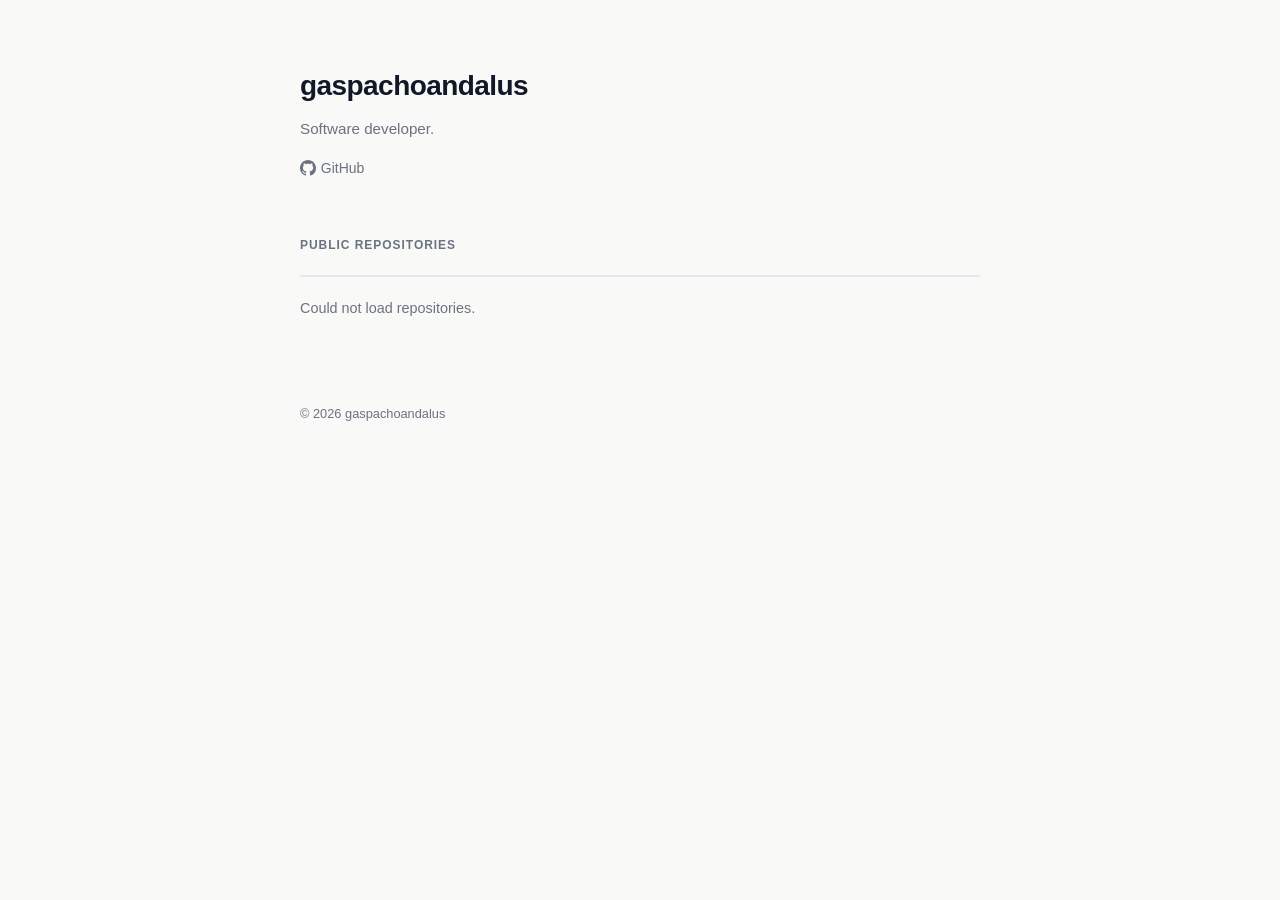
==== index.html @ a7e5d17f "Add index.html — simple personal page with dynamic GitHub repo list" ====
<!DOCTYPE html>
<html lang="en">
<head>
  <meta charset="UTF-8" />
  <meta name="viewport" content="width=device-width, initial-scale=1.0" />
  <title>gaspachoandalus</title>
  <style>
    *, *::before, *::after {
      box-sizing: border-box;
      margin: 0;
      padding: 0;
    }

    :root {
      --bg: #f9f9f7;
      --text: #1a1a1a;
      --muted: #6b7280;
      --border: #e5e7eb;
      --accent: #111827;
      --card-bg: #ffffff;
    }

    html {
      scroll-behavior: smooth;
    }

    body {
      background-color: var(--bg);
      color: var(--text);
      font-family: -apple-system, BlinkMacSystemFont, "Segoe UI", Roboto, "Helvetica Neue", Arial, sans-serif;
      font-size: 16px;
      line-height: 1.6;
      min-height: 100vh;
      display: flex;
      flex-direction: column;
      align-items: center;
      padding: 4rem 1.5rem;
    }

    main {
      width: 100%;
      max-width: 680px;
    }

    /* ── Header ── */
    header {
      margin-bottom: 3.5rem;
    }

    header h1 {
      font-size: 1.75rem;
      font-weight: 600;
      letter-spacing: -0.02em;
      color: var(--accent);
    }

    header p {
      margin-top: 0.5rem;
      color: var(--muted);
      font-size: 0.95rem;
    }

    header .links {
      margin-top: 1rem;
      display: flex;
      gap: 1rem;
      flex-wrap: wrap;
    }

    header .links a {
      color: var(--muted);
      text-decoration: none;
      font-size: 0.875rem;
      display: inline-flex;
      align-items: center;
      gap: 0.3rem;
      transition: color 0.15s;
    }

    header .links a:hover {
      color: var(--accent);
    }

    /* ── Section title ── */
    .section-title {
      font-size: 0.75rem;
      font-weight: 600;
      letter-spacing: 0.08em;
      text-transform: uppercase;
      color: var(--muted);
      margin-bottom: 1.25rem;
    }

    /* ── Repo list ── */
    .repo-list {
      list-style: none;
      display: flex;
      flex-direction: column;
      gap: 1px;
      border: 1px solid var(--border);
      border-radius: 8px;
      overflow: hidden;
      background-color: var(--border);
    }

    .repo-item {
      background-color: var(--card-bg);
      padding: 1.25rem 1.5rem;
    }

    .repo-item a {
      text-decoration: none;
      color: var(--accent);
      font-weight: 500;
      font-size: 0.975rem;
      transition: color 0.15s;
    }

    .repo-item a:hover {
      color: #2563eb;
    }

    .repo-desc {
      margin-top: 0.3rem;
      color: var(--muted);
      font-size: 0.875rem;
    }

    .repo-meta {
      margin-top: 0.6rem;
      display: flex;
      align-items: center;
      gap: 1rem;
    }

    .lang-dot {
      display: inline-block;
      width: 10px;
      height: 10px;
      border-radius: 50%;
      background-color: #9ca3af;
      flex-shrink: 0;
    }

    .lang-label {
      font-size: 0.8rem;
      color: var(--muted);
    }

    .repo-loading,
    .repo-error {
      color: var(--muted);
      font-size: 0.9rem;
      padding: 1.25rem 0;
    }

    /* ── Footer ── */
    footer {
      margin-top: 4rem;
      color: var(--muted);
      font-size: 0.8rem;
    }
  </style>
</head>
<body>
  <main>
    <header>
      <h1>gaspachoandalus</h1>
      <p>Software developer.</p>
      <div class="links">
        <a href="https://github.com/gaspachoandalus" target="_blank" rel="noopener noreferrer">
          <!-- GitHub icon -->
          <svg width="16" height="16" viewBox="0 0 16 16" fill="currentColor" aria-hidden="true">
            <path d="M8 0C3.58 0 0 3.58 0 8c0 3.54 2.29 6.53 5.47 7.59.4.07.55-.17.55-.38
              0-.19-.01-.82-.01-1.49-2.01.37-2.53-.49-2.69-.94-.09-.23-.48-.94-.82-1.13
              -.28-.15-.68-.52-.01-.53.63-.01 1.08.58 1.23.82.72 1.21 1.87.87 2.33.66
              .07-.52.28-.87.51-1.07-1.78-.2-3.64-.89-3.64-3.95 0-.87.31-1.59.82-2.15
              -.08-.2-.36-1.02.08-2.12 0 0 .67-.21 2.2.82.64-.18 1.32-.27 2-.27.68 0
              1.36.09 2 .27 1.53-1.04 2.2-.82 2.2-.82.44 1.1.16 1.92.08 2.12.51.56.82
              1.27.82 2.15 0 3.07-1.87 3.75-3.65 3.95.29.25.54.73.54 1.48 0 1.07-.01
              1.93-.01 2.2 0 .21.15.46.55.38A8.013 8.013 0 0016 8c0-4.42-3.58-8-8-8z"/>
          </svg>
          GitHub
        </a>
      </div>
    </header>

    <section>
      <p class="section-title">Public repositories</p>
      <p class="repo-loading" id="loading">Loading…</p>
      <ul class="repo-list" id="repo-list" hidden></ul>
      <p class="repo-error" id="error" hidden>Could not load repositories.</p>
    </section>

    <footer>
      <p>&copy; <span id="year"></span> gaspachoandalus</p>
    </footer>
  </main>

  <script>
    document.getElementById('year').textContent = new Date().getFullYear();

    const LANG_COLORS = {
      JavaScript: '#f1e05a',
      TypeScript: '#3178c6',
      Python:     '#3572a5',
      HTML:       '#e34c26',
      CSS:        '#563d7c',
      Shell:      '#89e051',
      Go:         '#00add8',
      Rust:       '#dea584',
      C:          '#555555',
      'C++':      '#f34b7d',
      Ruby:       '#701516',
      Java:       '#b07219',
    };

    async function loadRepos() {
      const loading = document.getElementById('loading');
      const list    = document.getElementById('repo-list');
      const error   = document.getElementById('error');

      try {
        const res = await fetch(
          'https://api.github.com/users/gaspachoandalus/repos?type=public&sort=updated&per_page=100'
        );
        if (!res.ok) throw new Error('API error');

        const repos = await res.json();
        const filtered = repos.filter(r => r.name !== 'gaspachoandalus.github.io' && !r.fork);

        if (filtered.length === 0) {
          loading.textContent = 'No public repositories yet.';
          return;
        }

        filtered.forEach(repo => {
          const li = document.createElement('li');
          li.className = 'repo-item';

          const color = repo.language ? (LANG_COLORS[repo.language] || '#9ca3af') : null;
          const langHtml = repo.language
            ? `<span class="lang-dot" style="background-color:${color}" title="${repo.language}"></span>
               <span class="lang-label">${repo.language}</span>`
            : '';

          li.innerHTML = `
            <a href="${repo.html_url}" target="_blank" rel="noopener noreferrer">${repo.name}</a>
            ${repo.description ? `<p class="repo-desc">${repo.description}</p>` : ''}
            ${langHtml ? `<div class="repo-meta">${langHtml}</div>` : ''}
          `;
          list.appendChild(li);
        });

        loading.hidden = true;
        list.hidden = false;
      } catch (e) {
        loading.hidden = true;
        error.hidden = false;
      }
    }

    loadRepos();
  </script>
</body>
</html>
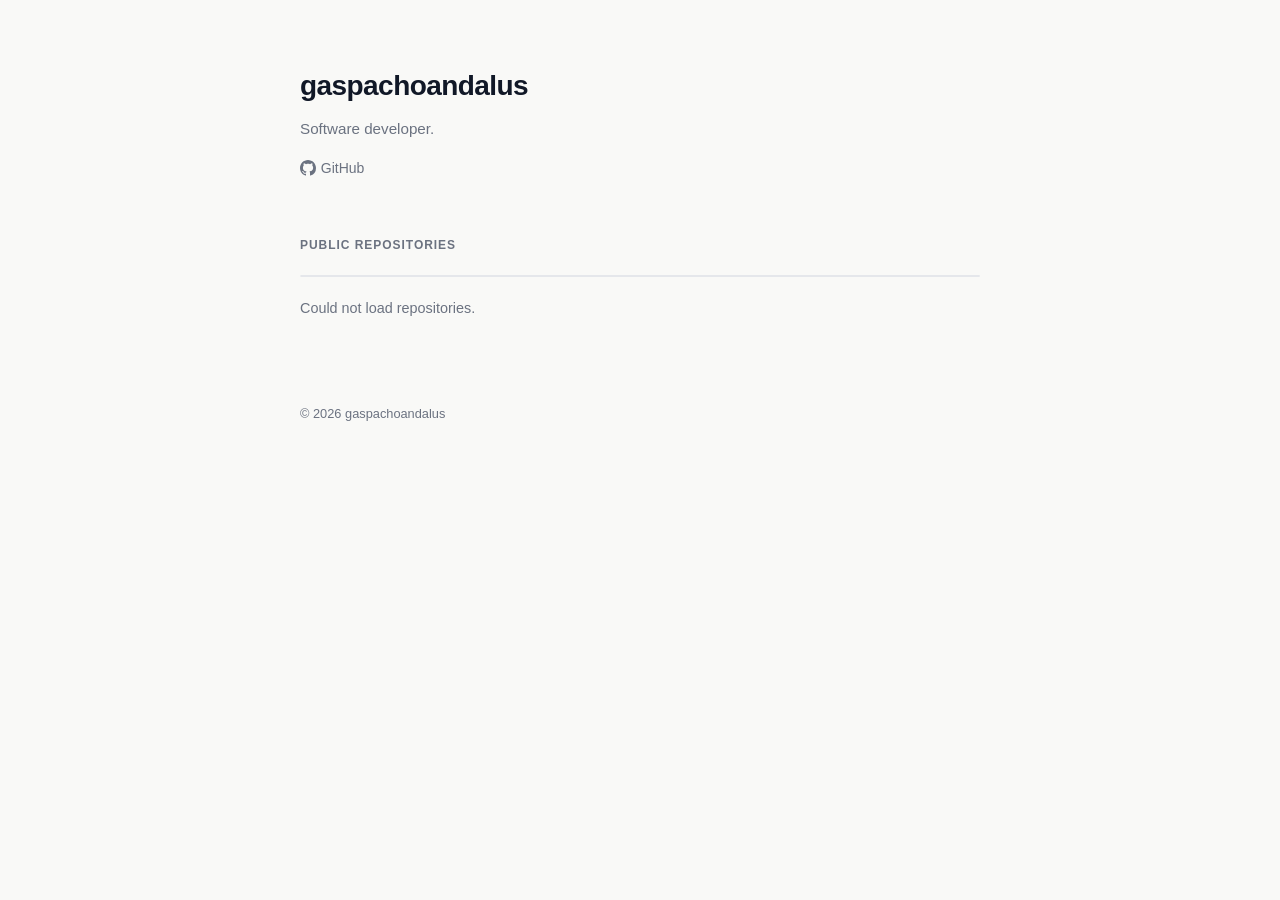
==== commit baf734c4: "Refactor: extract USERNAME constant, improve error message, deduplicate fallback color" ====
--- a/index.html
+++ b/index.html
@@ -198,8 +198,11 @@
   </main>
 
   <script>
+    const USERNAME = 'gaspachoandalus';
+
     document.getElementById('year').textContent = new Date().getFullYear();
 
+    const LANG_COLOR_FALLBACK = '#9ca3af';
     const LANG_COLORS = {
       JavaScript: '#f1e05a',
       TypeScript: '#3178c6',
@@ -222,12 +225,12 @@
 
       try {
         const res = await fetch(
-          'https://api.github.com/users/gaspachoandalus/repos?type=public&sort=updated&per_page=100'
+          `https://api.github.com/users/${USERNAME}/repos?type=public&sort=updated&per_page=100`
         );
-        if (!res.ok) throw new Error('API error');
+        if (!res.ok) throw new Error(`API error: ${res.status} ${res.statusText}`);
 
         const repos = await res.json();
-        const filtered = repos.filter(r => r.name !== 'gaspachoandalus.github.io' && !r.fork);
+        const filtered = repos.filter(r => r.name !== `${USERNAME}.github.io` && !r.fork);
 
         if (filtered.length === 0) {
           loading.textContent = 'No public repositories yet.';
@@ -238,17 +241,39 @@
           const li = document.createElement('li');
           li.className = 'repo-item';
 
-          const color = repo.language ? (LANG_COLORS[repo.language] || '#9ca3af') : null;
-          const langHtml = repo.language
-            ? `<span class="lang-dot" style="background-color:${color}" title="${repo.language}"></span>
-               <span class="lang-label">${repo.language}</span>`
-            : '';
-
-          li.innerHTML = `
-            <a href="${repo.html_url}" target="_blank" rel="noopener noreferrer">${repo.name}</a>
-            ${repo.description ? `<p class="repo-desc">${repo.description}</p>` : ''}
-            ${langHtml ? `<div class="repo-meta">${langHtml}</div>` : ''}
-          `;
+          const a = document.createElement('a');
+          a.href = repo.html_url;
+          a.target = '_blank';
+          a.rel = 'noopener noreferrer';
+          a.textContent = repo.name;
+          li.appendChild(a);
+
+          if (repo.description) {
+            const p = document.createElement('p');
+            p.className = 'repo-desc';
+            p.textContent = repo.description;
+            li.appendChild(p);
+          }
+
+          if (repo.language) {
+            const color = LANG_COLORS[repo.language] || LANG_COLOR_FALLBACK;
+            const meta = document.createElement('div');
+            meta.className = 'repo-meta';
+
+            const dot = document.createElement('span');
+            dot.className = 'lang-dot';
+            dot.style.backgroundColor = color;
+            dot.title = repo.language;
+
+            const label = document.createElement('span');
+            label.className = 'lang-label';
+            label.textContent = repo.language;
+
+            meta.appendChild(dot);
+            meta.appendChild(label);
+            li.appendChild(meta);
+          }
+
           list.appendChild(li);
         });
 
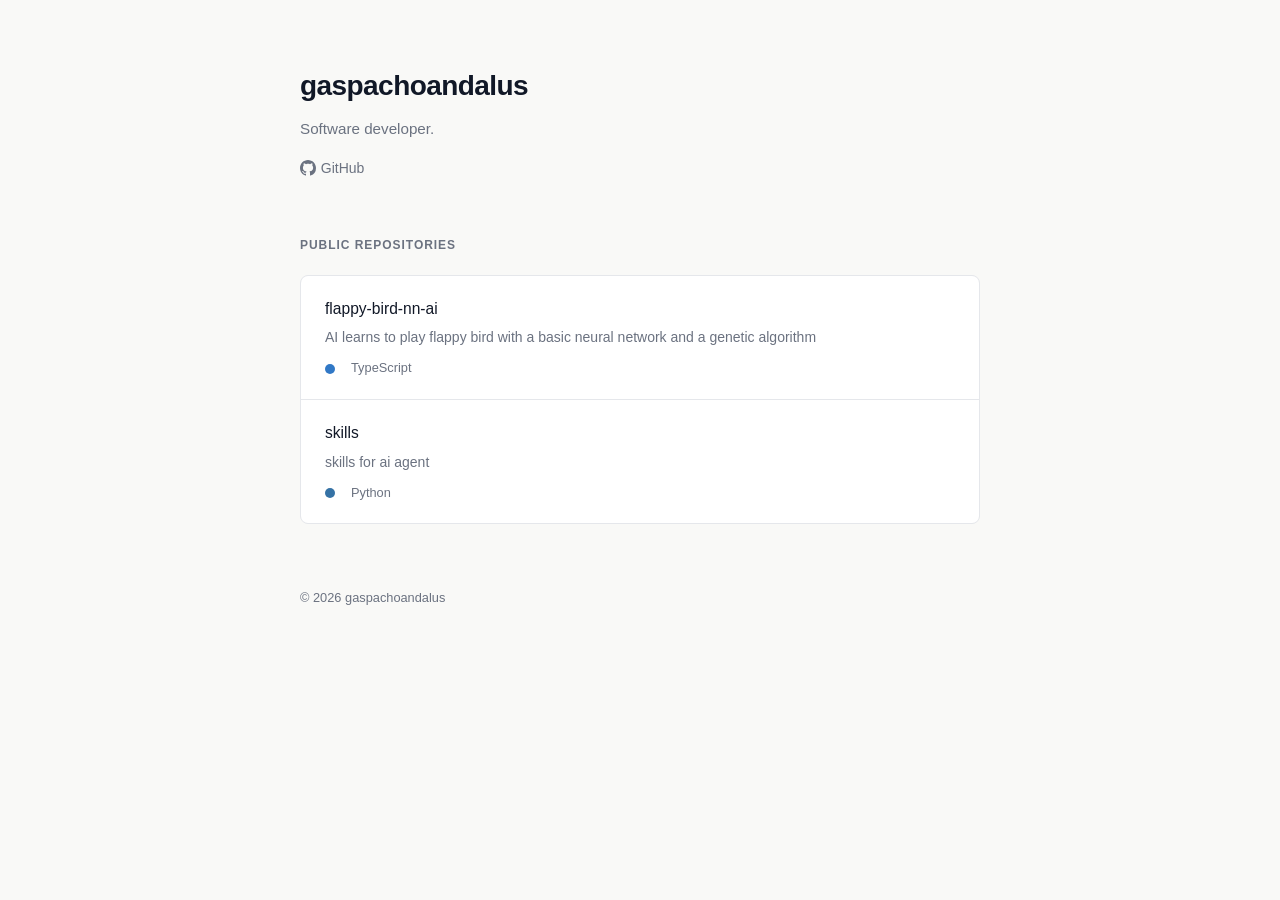
==== commit 0f10e407: "Hardcode public repos — remove dynamic GitHub API fetch" ====
--- a/index.html
+++ b/index.html
@@ -145,13 +145,6 @@
     .lang-label {
       font-size: 0.8rem;
       color: var(--muted);
-    }
-
-    .repo-loading,
-    .repo-error {
-      color: var(--muted);
-      font-size: 0.9rem;
-      padding: 1.25rem 0;
     }
 
     /* ── Footer ── */
@@ -187,9 +180,24 @@
 
     <section>
       <p class="section-title">Public repositories</p>
-      <p class="repo-loading" id="loading">Loading…</p>
-      <ul class="repo-list" id="repo-list" hidden></ul>
-      <p class="repo-error" id="error" hidden>Could not load repositories.</p>
+      <ul class="repo-list">
+        <li class="repo-item">
+          <a href="https://github.com/gaspachoandalus/flappy-bird-nn-ai" target="_blank" rel="noopener noreferrer">flappy-bird-nn-ai</a>
+          <p class="repo-desc">AI learns to play flappy bird with a basic neural network and a genetic algorithm</p>
+          <div class="repo-meta">
+            <span class="lang-dot" style="background-color:#3178c6" title="TypeScript"></span>
+            <span class="lang-label">TypeScript</span>
+          </div>
+        </li>
+        <li class="repo-item">
+          <a href="https://github.com/gaspachoandalus/skills" target="_blank" rel="noopener noreferrer">skills</a>
+          <p class="repo-desc">skills for ai agent</p>
+          <div class="repo-meta">
+            <span class="lang-dot" style="background-color:#3572a5" title="Python"></span>
+            <span class="lang-label">Python</span>
+          </div>
+        </li>
+      </ul>
     </section>
 
     <footer>
@@ -198,94 +206,7 @@
   </main>
 
   <script>
-    const USERNAME = 'gaspachoandalus';
-
     document.getElementById('year').textContent = new Date().getFullYear();
-
-    const LANG_COLOR_FALLBACK = '#9ca3af';
-    const LANG_COLORS = {
-      JavaScript: '#f1e05a',
-      TypeScript: '#3178c6',
-      Python:     '#3572a5',
-      HTML:       '#e34c26',
-      CSS:        '#563d7c',
-      Shell:      '#89e051',
-      Go:         '#00add8',
-      Rust:       '#dea584',
-      C:          '#555555',
-      'C++':      '#f34b7d',
-      Ruby:       '#701516',
-      Java:       '#b07219',
-    };
-
-    async function loadRepos() {
-      const loading = document.getElementById('loading');
-      const list    = document.getElementById('repo-list');
-      const error   = document.getElementById('error');
-
-      try {
-        const res = await fetch(
-          `https://api.github.com/users/${USERNAME}/repos?type=public&sort=updated&per_page=100`
-        );
-        if (!res.ok) throw new Error(`API error: ${res.status} ${res.statusText}`);
-
-        const repos = await res.json();
-        const filtered = repos.filter(r => r.name !== `${USERNAME}.github.io` && !r.fork);
-
-        if (filtered.length === 0) {
-          loading.textContent = 'No public repositories yet.';
-          return;
-        }
-
-        filtered.forEach(repo => {
-          const li = document.createElement('li');
-          li.className = 'repo-item';
-
-          const a = document.createElement('a');
-          a.href = repo.html_url;
-          a.target = '_blank';
-          a.rel = 'noopener noreferrer';
-          a.textContent = repo.name;
-          li.appendChild(a);
-
-          if (repo.description) {
-            const p = document.createElement('p');
-            p.className = 'repo-desc';
-            p.textContent = repo.description;
-            li.appendChild(p);
-          }
-
-          if (repo.language) {
-            const color = LANG_COLORS[repo.language] || LANG_COLOR_FALLBACK;
-            const meta = document.createElement('div');
-            meta.className = 'repo-meta';
-
-            const dot = document.createElement('span');
-            dot.className = 'lang-dot';
-            dot.style.backgroundColor = color;
-            dot.title = repo.language;
-
-            const label = document.createElement('span');
-            label.className = 'lang-label';
-            label.textContent = repo.language;
-
-            meta.appendChild(dot);
-            meta.appendChild(label);
-            li.appendChild(meta);
-          }
-
-          list.appendChild(li);
-        });
-
-        loading.hidden = true;
-        list.hidden = false;
-      } catch (e) {
-        loading.hidden = true;
-        error.hidden = false;
-      }
-    }
-
-    loadRepos();
   </script>
 </body>
 </html>
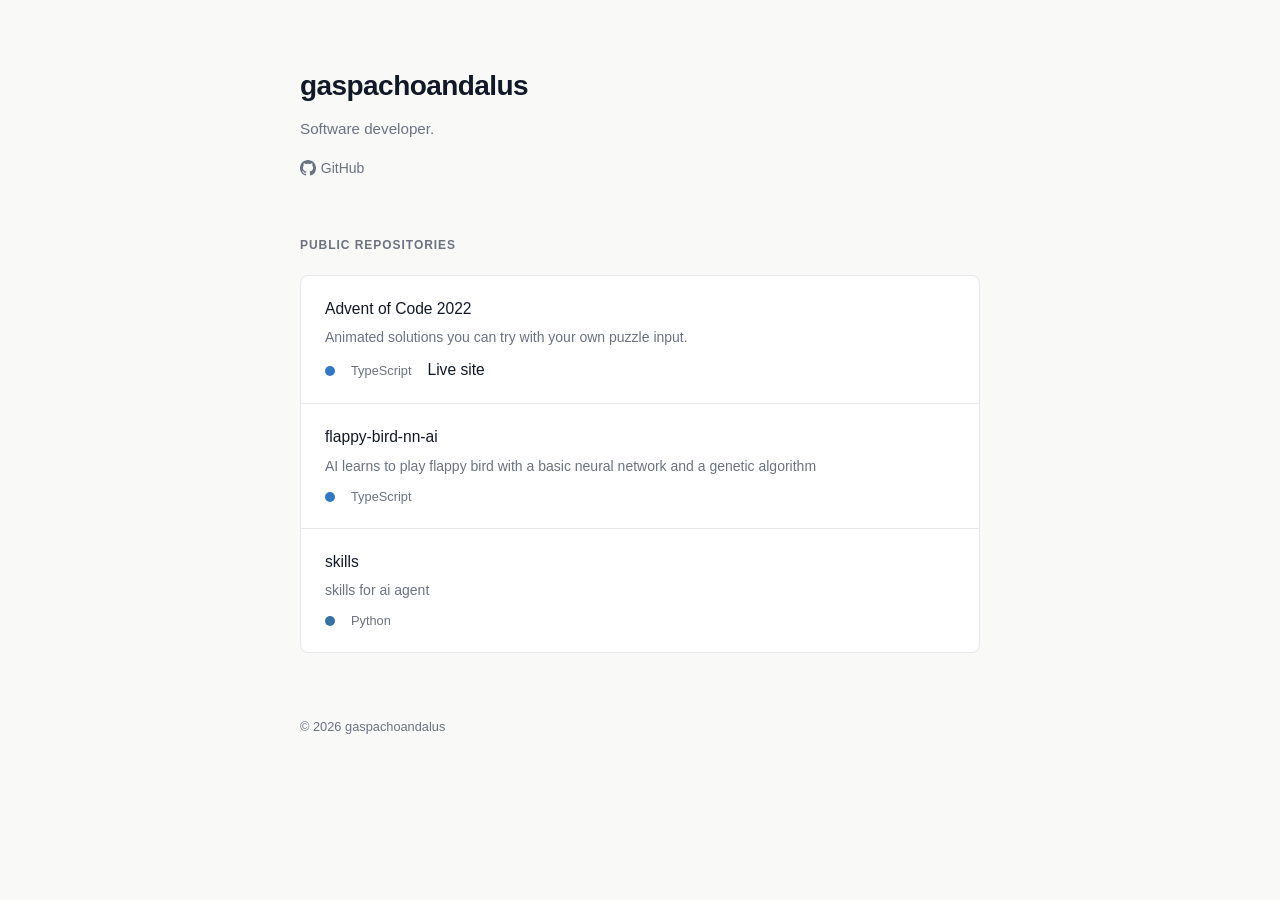
==== commit 05058a1e: "aoc2022" ====
--- a/index.html
+++ b/index.html
@@ -182,6 +182,15 @@
       <p class="section-title">Public repositories</p>
       <ul class="repo-list">
         <li class="repo-item">
+          <a href="https://github.com/gaspachoandalus/aoc2022" target="_blank" rel="noopener noreferrer">Advent of Code 2022</a>
+          <p class="repo-desc">Animated solutions you can try with your own puzzle input.</p>
+          <div class="repo-meta">
+            <span class="lang-dot" style="background-color:#3178c6" title="TypeScript"></span>
+            <span class="lang-label">TypeScript</span>
+            <a href="https://gaspachoandalus.github.io/aoc2022" target="_blank" rel="noopener noreferrer">Live site</a>
+          </div>
+        </li>
+        <li class="repo-item">
           <a href="https://github.com/gaspachoandalus/flappy-bird-nn-ai" target="_blank" rel="noopener noreferrer">flappy-bird-nn-ai</a>
           <p class="repo-desc">AI learns to play flappy bird with a basic neural network and a genetic algorithm</p>
           <div class="repo-meta">
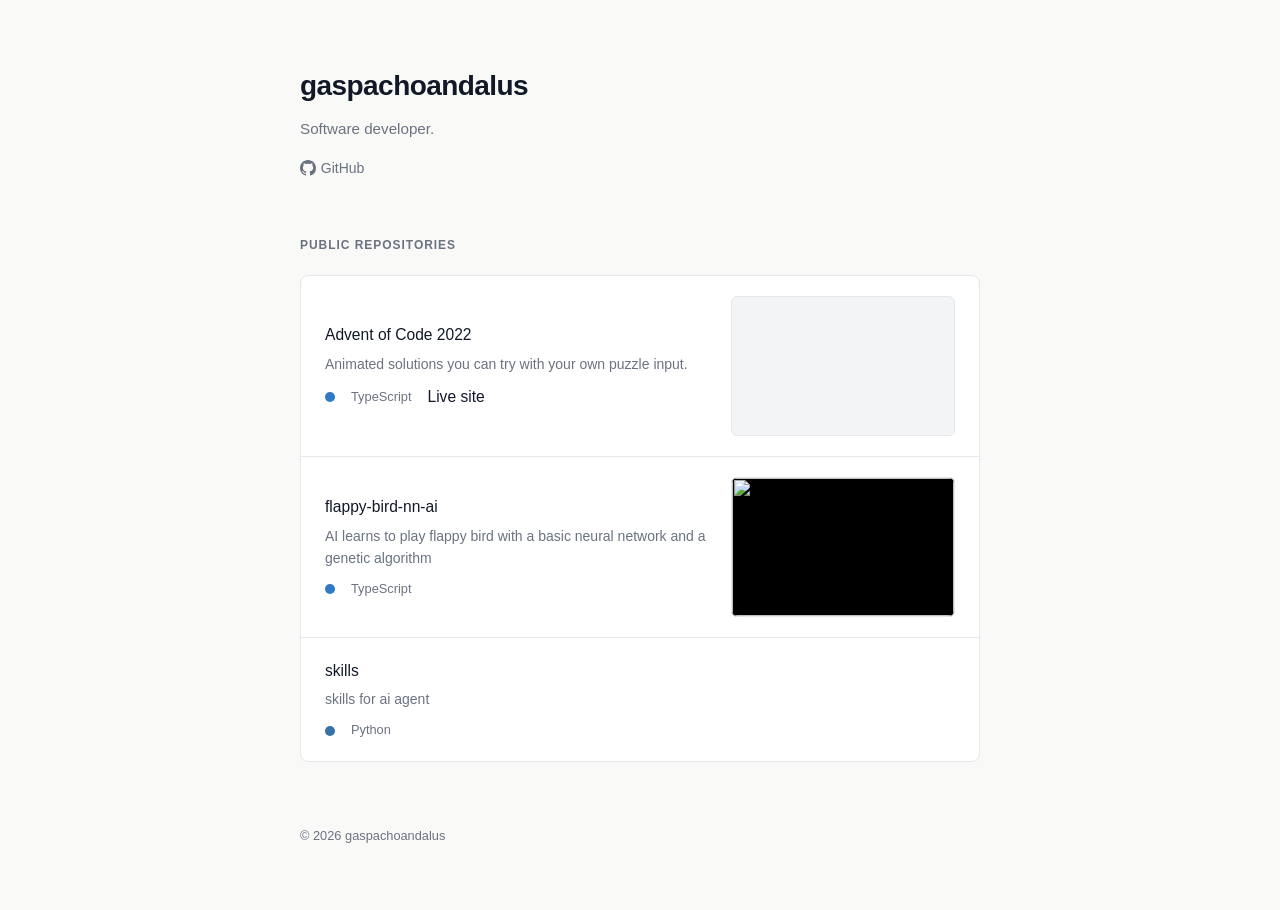
==== commit d2f10629: "Add project page thumbnails Co-authored-by: Copilot App <223556219+Copilot@users.noreply.github.com>" ====
--- a/index.html
+++ b/index.html
@@ -108,6 +108,43 @@
       padding: 1.25rem 1.5rem;
     }
 
+    .repo-item--preview {
+      display: grid;
+      grid-template-columns: minmax(0, 1fr) 14rem;
+      align-items: center;
+      gap: 1.5rem;
+    }
+
+    .repo-preview {
+      width: 14rem;
+      aspect-ratio: 16 / 10;
+      overflow: hidden;
+      border: 1px solid var(--border);
+      border-radius: 6px;
+      background-color: #f3f4f6;
+    }
+
+    .repo-preview iframe {
+      display: block;
+      width: 1280px;
+      height: 800px;
+      border: 0;
+      transform: scale(0.175);
+      transform-origin: top left;
+      pointer-events: none;
+    }
+
+    .repo-preview img {
+      display: block;
+      width: 100%;
+      height: 100%;
+      object-fit: contain;
+    }
+
+    .repo-preview--image {
+      background-color: #000;
+    }
+
     .repo-item a {
       text-decoration: none;
       color: var(--accent);
@@ -152,6 +189,17 @@
       margin-top: 4rem;
       color: var(--muted);
       font-size: 0.8rem;
+    }
+
+    @media (max-width: 560px) {
+      .repo-item--preview {
+        grid-template-columns: minmax(0, 1fr);
+        gap: 1rem;
+      }
+
+      .repo-preview {
+        width: min(100%, 14rem);
+      }
     }
   </style>
 </head>
@@ -181,21 +229,41 @@
     <section>
       <p class="section-title">Public repositories</p>
       <ul class="repo-list">
-        <li class="repo-item">
-          <a href="https://github.com/gaspachoandalus/aoc2022" target="_blank" rel="noopener noreferrer">Advent of Code 2022</a>
-          <p class="repo-desc">Animated solutions you can try with your own puzzle input.</p>
-          <div class="repo-meta">
-            <span class="lang-dot" style="background-color:#3178c6" title="TypeScript"></span>
-            <span class="lang-label">TypeScript</span>
-            <a href="https://gaspachoandalus.github.io/aoc2022" target="_blank" rel="noopener noreferrer">Live site</a>
+        <li class="repo-item repo-item--preview">
+          <div>
+            <a href="https://github.com/gaspachoandalus/aoc2022" target="_blank" rel="noopener noreferrer">Advent of Code 2022</a>
+            <p class="repo-desc">Animated solutions you can try with your own puzzle input.</p>
+            <div class="repo-meta">
+              <span class="lang-dot" style="background-color:#3178c6" title="TypeScript"></span>
+              <span class="lang-label">TypeScript</span>
+              <a href="https://gaspachoandalus.github.io/aoc2022" target="_blank" rel="noopener noreferrer">Live site</a>
+            </div>
+          </div>
+          <div class="repo-preview" aria-hidden="true">
+            <iframe
+              src="https://gaspachoandalus.github.io/aoc2022/main.html"
+              title="Advent of Code 2022 site preview"
+              loading="lazy"
+              sandbox="allow-scripts"
+              referrerpolicy="no-referrer"
+              tabindex="-1"></iframe>
           </div>
         </li>
-        <li class="repo-item">
-          <a href="https://github.com/gaspachoandalus/flappy-bird-nn-ai" target="_blank" rel="noopener noreferrer">flappy-bird-nn-ai</a>
-          <p class="repo-desc">AI learns to play flappy bird with a basic neural network and a genetic algorithm</p>
-          <div class="repo-meta">
-            <span class="lang-dot" style="background-color:#3178c6" title="TypeScript"></span>
-            <span class="lang-label">TypeScript</span>
+        <li class="repo-item repo-item--preview">
+          <div>
+            <a href="https://github.com/gaspachoandalus/flappy-bird-nn-ai" target="_blank" rel="noopener noreferrer">flappy-bird-nn-ai</a>
+            <p class="repo-desc">AI learns to play flappy bird with a basic neural network and a genetic algorithm</p>
+            <div class="repo-meta">
+              <span class="lang-dot" style="background-color:#3178c6" title="TypeScript"></span>
+              <span class="lang-label">TypeScript</span>
+            </div>
+          </div>
+          <div class="repo-preview repo-preview--image" aria-hidden="true">
+            <img
+              src="https://raw.githubusercontent.com/gaspachoandalus/flappy-bird-nn-ai/main/screenshot.png"
+              alt=""
+              loading="lazy"
+              decoding="async" />
           </div>
         </li>
         <li class="repo-item">
